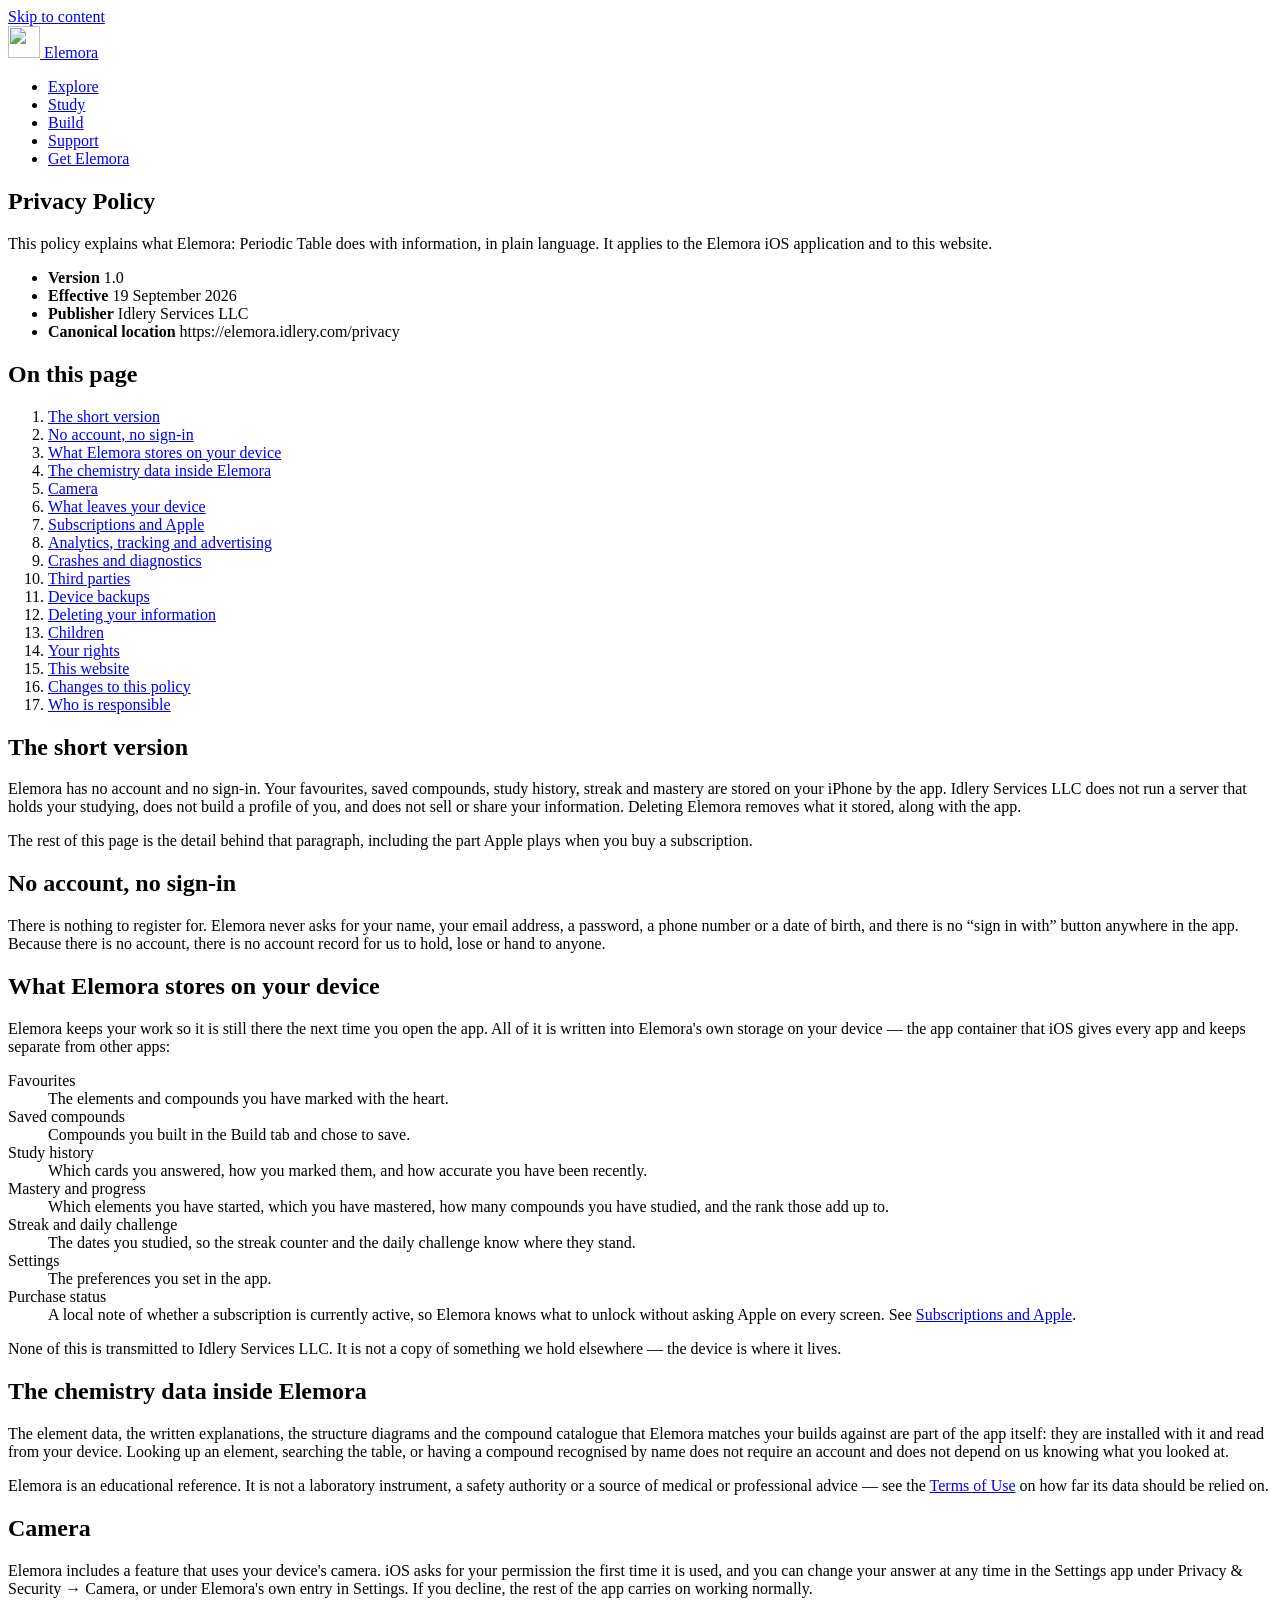
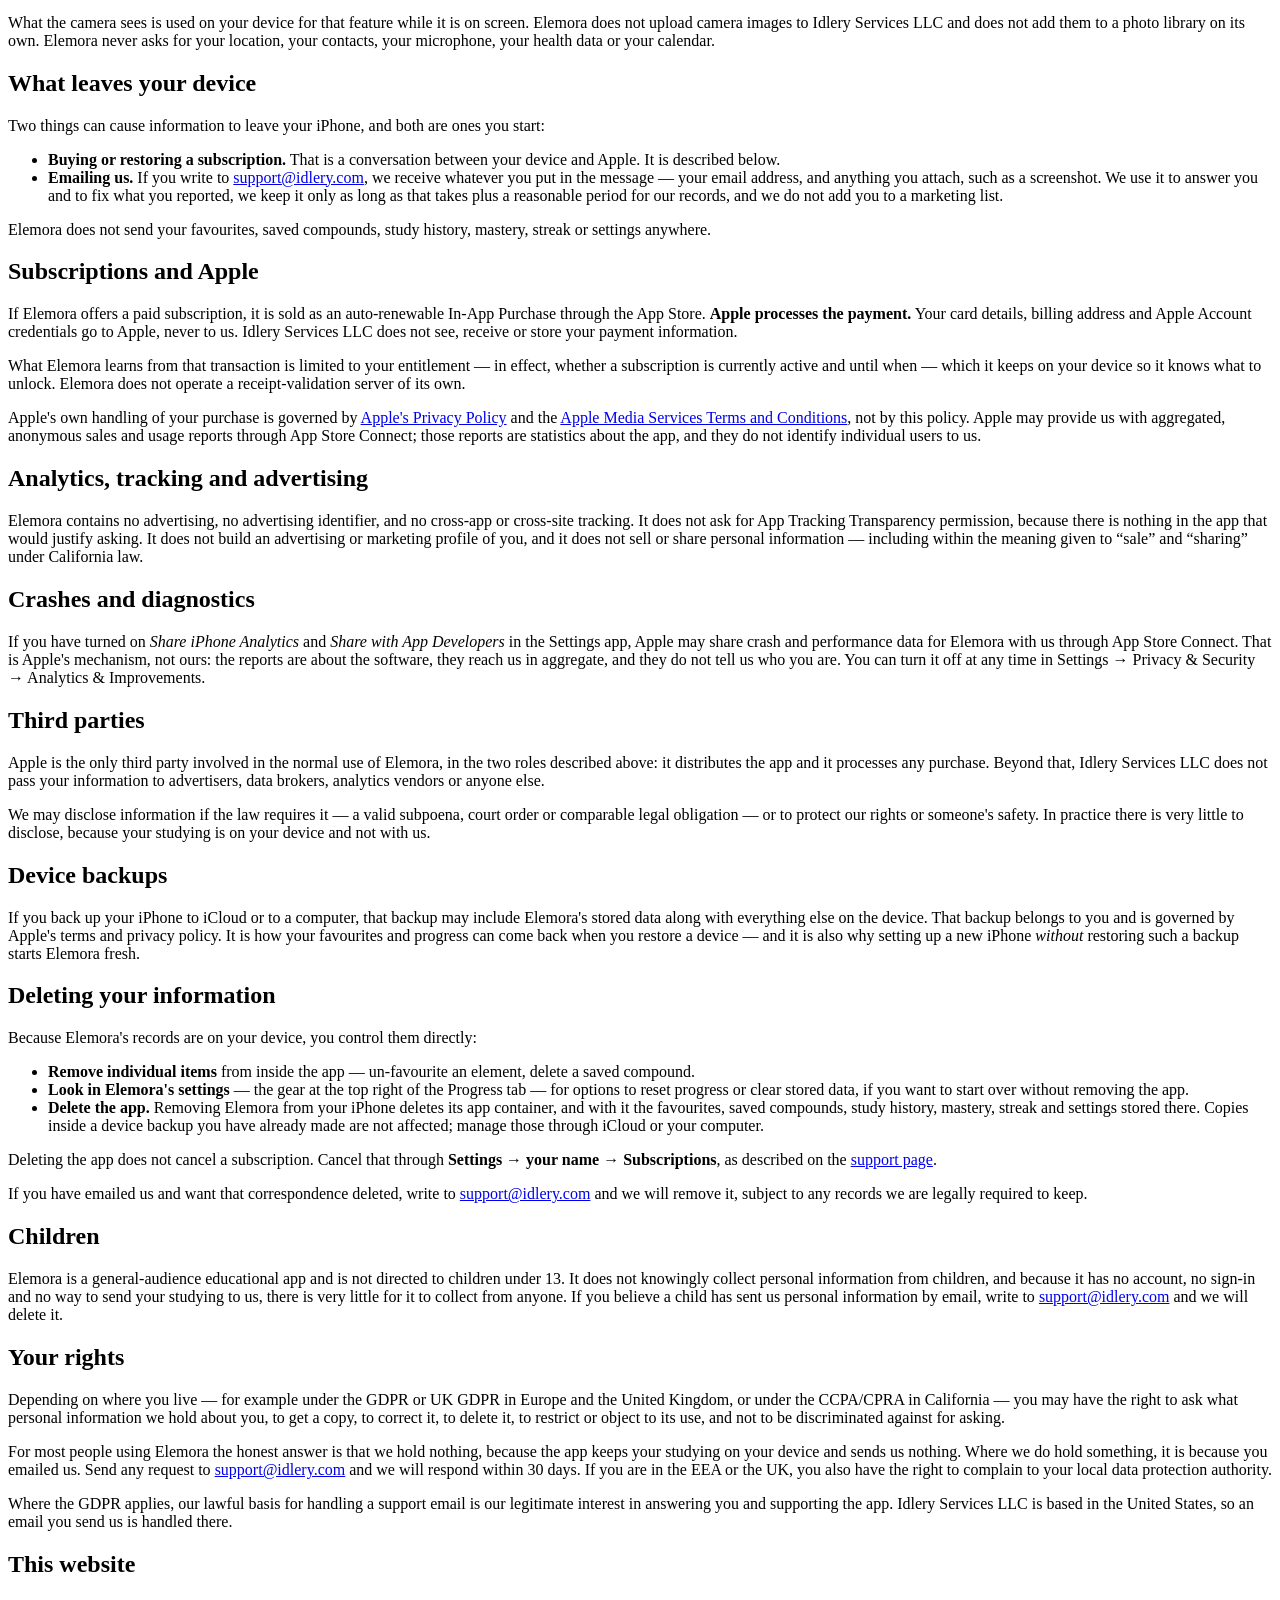
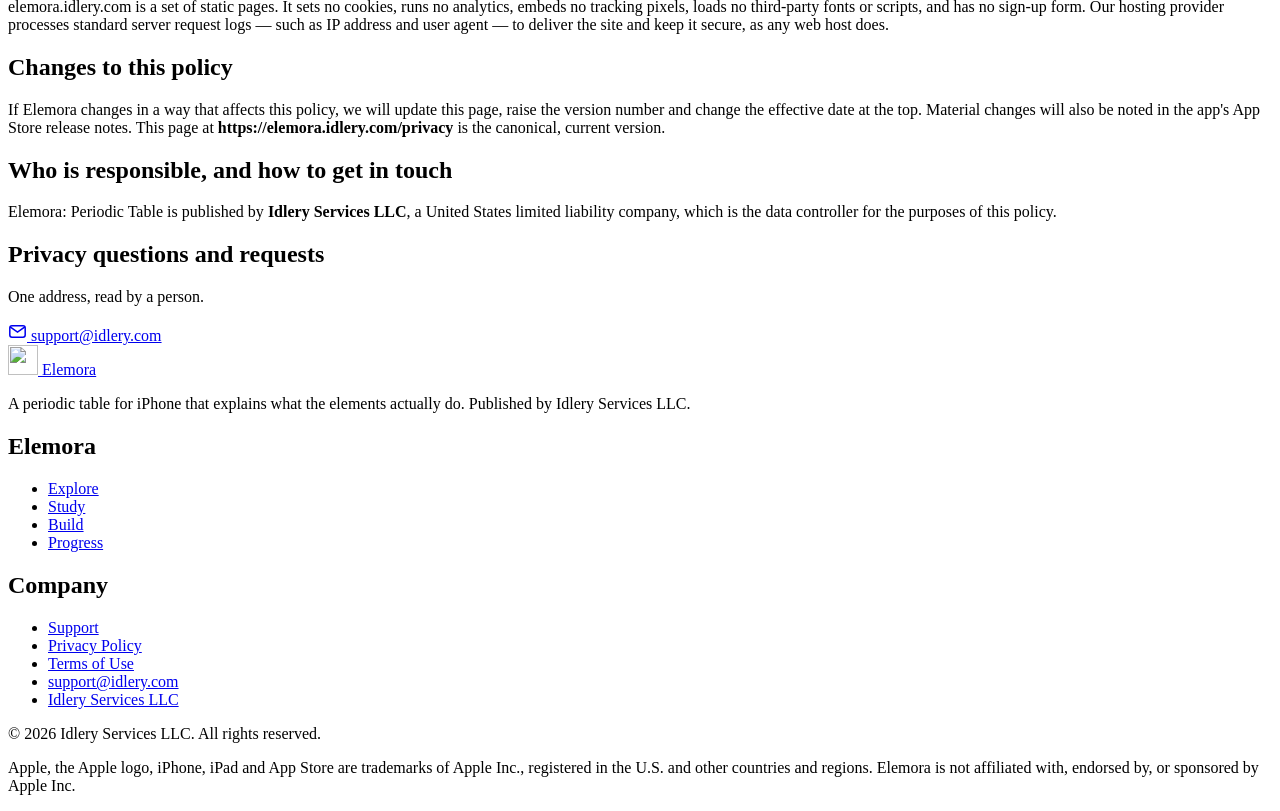
==== website/site/privacy/index.html @ eb5b7aec "Build the Elemora website for elemora.idlery.com Adds the complete, deployment-ready website for Ele" ====
<!DOCTYPE html>
<html lang="en">
<head>
<meta charset="utf-8">
<meta name="viewport" content="width=device-width, initial-scale=1">
<title>Elemora Privacy Policy — Idlery Services LLC</title>
<meta name="description" content="The privacy policy for Elemora: Periodic Table. No account, no sign-in, and your favourites, saved compounds and study progress stay on your device.">
<link rel="canonical" href="https://elemora.idlery.com/privacy/">
<meta name="theme-color" content="#f7f6f0" media="(prefers-color-scheme: light)">
<meta name="theme-color" content="#0e1516" media="(prefers-color-scheme: dark)">
<meta name="color-scheme" content="light dark">

<meta property="og:type" content="article">
<meta property="og:site_name" content="Elemora">
<meta property="og:title" content="Elemora Privacy Policy">
<meta property="og:description" content="No account, no sign-in. Your favourites, saved compounds and study progress stay on your device.">
<meta property="og:url" content="https://elemora.idlery.com/privacy/">
<meta property="og:image" content="https://elemora.idlery.com/assets/img/og-elemora.png">
<meta property="og:image:width" content="1200">
<meta property="og:image:height" content="630">
<meta property="og:image:alt" content="The Elemora app icon beside its periodic table screen.">
<meta name="twitter:card" content="summary_large_image">
<meta name="twitter:title" content="Elemora Privacy Policy">
<meta name="twitter:description" content="No account, no sign-in. Your studying stays on your device.">
<meta name="twitter:image" content="https://elemora.idlery.com/assets/img/og-elemora.png">

<link rel="icon" href="/favicon.ico" sizes="any">
<link rel="icon" href="/assets/img/favicon-32.png" type="image/png" sizes="32x32">
<link rel="apple-touch-icon" href="/assets/img/apple-touch-icon.png">
<link rel="stylesheet" href="/assets/css/site.css">
</head>
<body>
<a class="skip" href="#main">Skip to content</a>

<header class="site-header">
  <div class="wrap">
    <a class="brand" href="/" aria-label="Elemora, home">
      <img src="/assets/img/elemora-icon-64.png" width="32" height="32" alt="">
      <span>Elemora</span>
    </a>
    <nav class="site-nav" aria-label="Primary">
      <ul>
        <li><a href="/#explore">Explore</a></li>
        <li><a href="/#study">Study</a></li>
        <li><a href="/#build">Build</a></li>
        <li><a href="/support/">Support</a></li>
        <li><a class="nav-cta" href="/#get">Get Elemora</a></li>
      </ul>
    </nav>
  </div>
</header>

<main id="main">
  <section class="wrap doc-head">
    <h1>Privacy Policy</h1>
    <p class="lede">
      This policy explains what Elemora: Periodic Table does with information, in plain
      language. It applies to the Elemora iOS application and to this website.
    </p>
    <ul class="doc-meta">
      <li><strong>Version</strong> 1.0</li>
      <li><strong>Effective</strong> 19 September 2026</li>
      <li><strong>Publisher</strong> Idlery Services LLC</li>
      <li><strong>Canonical location</strong> https://elemora.idlery.com/privacy</li>
    </ul>

    <div class="toc" role="navigation" aria-labelledby="toc-h">
      <h2 id="toc-h">On this page</h2>
      <ol>
        <li><a href="#short">The short version</a></li>
        <li><a href="#no-account">No account, no sign-in</a></li>
        <li><a href="#on-device">What Elemora stores on your device</a></li>
        <li><a href="#chemistry">The chemistry data inside Elemora</a></li>
        <li><a href="#camera">Camera</a></li>
        <li><a href="#leaves">What leaves your device</a></li>
        <li><a href="#purchases">Subscriptions and Apple</a></li>
        <li><a href="#analytics">Analytics, tracking and advertising</a></li>
        <li><a href="#diagnostics">Crashes and diagnostics</a></li>
        <li><a href="#thirdparty">Third parties</a></li>
        <li><a href="#backups">Device backups</a></li>
        <li><a href="#deleting">Deleting your information</a></li>
        <li><a href="#children">Children</a></li>
        <li><a href="#rights">Your rights</a></li>
        <li><a href="#website">This website</a></li>
        <li><a href="#changes">Changes to this policy</a></li>
        <li><a href="#contact">Who is responsible</a></li>
      </ol>
    </div>
  </section>

  <section class="wrap prose">

    <h2 id="short">The short version</h2>
    <div class="callout">
      <p>
        Elemora has no account and no sign-in. Your favourites, saved compounds, study
        history, streak and mastery are stored on your iPhone by the app. Idlery Services
        LLC does not run a server that holds your studying, does not build a profile of
        you, and does not sell or share your information. Deleting Elemora removes what it
        stored, along with the app.
      </p>
    </div>
    <p>
      The rest of this page is the detail behind that paragraph, including the part Apple
      plays when you buy a subscription.
    </p>

    <h2 id="no-account">No account, no sign-in</h2>
    <p>
      There is nothing to register for. Elemora never asks for your name, your email
      address, a password, a phone number or a date of birth, and there is no “sign in
      with” button anywhere in the app. Because there is no account, there is no account
      record for us to hold, lose or hand to anyone.
    </p>

    <h2 id="on-device">What Elemora stores on your device</h2>
    <p>
      Elemora keeps your work so it is still there the next time you open the app. All of
      it is written into Elemora's own storage on your device — the app container that iOS
      gives every app and keeps separate from other apps:
    </p>
    <dl class="rows">
      <div>
        <dt>Favourites</dt>
        <dd>The elements and compounds you have marked with the heart.</dd>
      </div>
      <div>
        <dt>Saved compounds</dt>
        <dd>Compounds you built in the Build tab and chose to save.</dd>
      </div>
      <div>
        <dt>Study history</dt>
        <dd>Which cards you answered, how you marked them, and how accurate you have been
            recently.</dd>
      </div>
      <div>
        <dt>Mastery and progress</dt>
        <dd>Which elements you have started, which you have mastered, how many compounds you
            have studied, and the rank those add up to.</dd>
      </div>
      <div>
        <dt>Streak and daily challenge</dt>
        <dd>The dates you studied, so the streak counter and the daily challenge know where
            they stand.</dd>
      </div>
      <div>
        <dt>Settings</dt>
        <dd>The preferences you set in the app.</dd>
      </div>
      <div>
        <dt>Purchase status</dt>
        <dd>A local note of whether a subscription is currently active, so Elemora knows what
            to unlock without asking Apple on every screen. See
            <a href="#purchases">Subscriptions and Apple</a>.</dd>
      </div>
    </dl>
    <p>
      None of this is transmitted to Idlery Services LLC. It is not a copy of something we
      hold elsewhere — the device is where it lives.
    </p>

    <h2 id="chemistry">The chemistry data inside Elemora</h2>
    <p>
      The element data, the written explanations, the structure diagrams and the compound
      catalogue that Elemora matches your builds against are part of the app itself: they
      are installed with it and read from your device. Looking up an element, searching the
      table, or having a compound recognised by name does not require an account and does
      not depend on us knowing what you looked at.
    </p>
    <p>
      Elemora is an educational reference. It is not a laboratory instrument, a safety
      authority or a source of medical or professional advice — see the
      <a href="/terms/#accuracy">Terms of Use</a> on how far its data should be relied on.
    </p>

    <h2 id="camera">Camera</h2>
    <p>
      Elemora includes a feature that uses your device's camera. iOS asks for your
      permission the first time it is used, and you can change your answer at any time in
      the Settings app under Privacy &amp; Security → Camera, or under Elemora's own entry
      in Settings. If you decline, the rest of the app carries on working normally.
    </p>
    <p>
      What the camera sees is used on your device for that feature while it is on screen.
      Elemora does not upload camera images to Idlery Services LLC and does not add them to
      a photo library on its own. Elemora never asks for your location, your contacts, your
      microphone, your health data or your calendar.
    </p>

    <h2 id="leaves">What leaves your device</h2>
    <p>
      Two things can cause information to leave your iPhone, and both are ones you start:
    </p>
    <ul>
      <li>
        <strong>Buying or restoring a subscription.</strong> That is a conversation between
        your device and Apple. It is described below.
      </li>
      <li>
        <strong>Emailing us.</strong> If you write to
        <a href="mailto:support@idlery.com">support@idlery.com</a>, we receive whatever you
        put in the message — your email address, and anything you attach, such as a
        screenshot. We use it to answer you and to fix what you reported, we keep it only
        as long as that takes plus a reasonable period for our records, and we do not add
        you to a marketing list.
      </li>
    </ul>
    <p>
      Elemora does not send your favourites, saved compounds, study history, mastery,
      streak or settings anywhere.
    </p>

    <h2 id="purchases">Subscriptions and Apple</h2>
    <p>
      If Elemora offers a paid subscription, it is sold as an auto-renewable In-App Purchase
      through the App Store. <strong>Apple processes the payment.</strong> Your card
      details, billing address and Apple Account credentials go to Apple, never to us.
      Idlery Services LLC does not see, receive or store your payment information.
    </p>
    <p>
      What Elemora learns from that transaction is limited to your entitlement — in effect,
      whether a subscription is currently active and until when — which it keeps on your
      device so it knows what to unlock. Elemora does not operate a receipt-validation
      server of its own.
    </p>
    <p>
      Apple's own handling of your purchase is governed by
      <a href="https://www.apple.com/legal/privacy/">Apple's Privacy Policy</a> and the
      <a href="https://www.apple.com/legal/internet-services/itunes/">Apple Media Services
      Terms and Conditions</a>, not by this policy. Apple may provide us with aggregated,
      anonymous sales and usage reports through App Store Connect; those reports are
      statistics about the app, and they do not identify individual users to us.
    </p>

    <h2 id="analytics">Analytics, tracking and advertising</h2>
    <p>
      Elemora contains no advertising, no advertising identifier, and no cross-app or
      cross-site tracking. It does not ask for App Tracking Transparency permission,
      because there is nothing in the app that would justify asking. It does not build an
      advertising or marketing profile of you, and it does not sell or share personal
      information — including within the meaning given to “sale” and “sharing” under
      California law.
    </p>

    <h2 id="diagnostics">Crashes and diagnostics</h2>
    <p>
      If you have turned on <em>Share iPhone Analytics</em> and <em>Share with App
      Developers</em> in the Settings app, Apple may share crash and performance data for
      Elemora with us through App Store Connect. That is Apple's mechanism, not ours: the
      reports are about the software, they reach us in aggregate, and they do not tell us
      who you are. You can turn it off at any time in Settings → Privacy &amp; Security →
      Analytics &amp; Improvements.
    </p>

    <h2 id="thirdparty">Third parties</h2>
    <p>
      Apple is the only third party involved in the normal use of Elemora, in the two roles
      described above: it distributes the app and it processes any purchase. Beyond that,
      Idlery Services LLC does not pass your information to advertisers, data brokers,
      analytics vendors or anyone else.
    </p>
    <p>
      We may disclose information if the law requires it — a valid subpoena, court order or
      comparable legal obligation — or to protect our rights or someone's safety. In
      practice there is very little to disclose, because your studying is on your device
      and not with us.
    </p>

    <h2 id="backups">Device backups</h2>
    <p>
      If you back up your iPhone to iCloud or to a computer, that backup may include
      Elemora's stored data along with everything else on the device. That backup belongs
      to you and is governed by Apple's terms and privacy policy. It is how your favourites
      and progress can come back when you restore a device — and it is also why setting up a
      new iPhone <em>without</em> restoring such a backup starts Elemora fresh.
    </p>

    <h2 id="deleting">Deleting your information</h2>
    <p>
      Because Elemora's records are on your device, you control them directly:
    </p>
    <ul>
      <li>
        <strong>Remove individual items</strong> from inside the app — un-favourite an
        element, delete a saved compound.
      </li>
      <li>
        <strong>Look in Elemora's settings</strong> — the gear at the top right of the
        Progress tab — for options to reset progress or clear stored data, if you want to
        start over without removing the app.
      </li>
      <li>
        <strong>Delete the app.</strong> Removing Elemora from your iPhone deletes its app
        container, and with it the favourites, saved compounds, study history, mastery,
        streak and settings stored there. Copies inside a device backup you have already
        made are not affected; manage those through iCloud or your computer.
      </li>
    </ul>
    <p>
      Deleting the app does not cancel a subscription. Cancel that through
      <strong>Settings → your name → Subscriptions</strong>, as described on the
      <a href="/support/#subscriptions">support page</a>.
    </p>
    <p>
      If you have emailed us and want that correspondence deleted, write to
      <a href="mailto:support@idlery.com?subject=Elemora%20privacy%20request">support@idlery.com</a>
      and we will remove it, subject to any records we are legally required to keep.
    </p>

    <h2 id="children">Children</h2>
    <p>
      Elemora is a general-audience educational app and is not directed to children under
      13. It does not knowingly collect personal information from children, and because it
      has no account, no sign-in and no way to send your studying to us, there is very
      little for it to collect from anyone. If you believe a child has sent us personal
      information by email, write to
      <a href="mailto:support@idlery.com">support@idlery.com</a> and we will delete it.
    </p>

    <h2 id="rights">Your rights</h2>
    <p>
      Depending on where you live — for example under the GDPR or UK GDPR in Europe and the
      United Kingdom, or under the CCPA/CPRA in California — you may have the right to ask
      what personal information we hold about you, to get a copy, to correct it, to delete
      it, to restrict or object to its use, and not to be discriminated against for asking.
    </p>
    <p>
      For most people using Elemora the honest answer is that we hold nothing, because the
      app keeps your studying on your device and sends us nothing. Where we do hold
      something, it is because you emailed us. Send any request to
      <a href="mailto:support@idlery.com?subject=Elemora%20privacy%20request">support@idlery.com</a>
      and we will respond within 30 days. If you are in the EEA or the UK, you also have
      the right to complain to your local data protection authority.
    </p>
    <p>
      Where the GDPR applies, our lawful basis for handling a support email is our
      legitimate interest in answering you and supporting the app. Idlery Services LLC is
      based in the United States, so an email you send us is handled there.
    </p>

    <h2 id="website">This website</h2>
    <p>
      elemora.idlery.com is a set of static pages. It sets no cookies, runs no analytics,
      embeds no tracking pixels, loads no third-party fonts or scripts, and has no sign-up
      form. Our hosting provider processes standard server request logs — such as IP address
      and user agent — to deliver the site and keep it secure, as any web host does.
    </p>

    <h2 id="changes">Changes to this policy</h2>
    <p>
      If Elemora changes in a way that affects this policy, we will update this page, raise
      the version number and change the effective date at the top. Material changes will
      also be noted in the app's App Store release notes. This page at
      <strong>https://elemora.idlery.com/privacy</strong> is the canonical, current version.
    </p>

    <h2 id="contact">Who is responsible, and how to get in touch</h2>
    <p>
      Elemora: Periodic Table is published by <strong>Idlery Services LLC</strong>, a United
      States limited liability company, which is the data controller for the purposes of
      this policy.
    </p>
    <div class="contact-card">
      <h2>Privacy questions and requests</h2>
      <p>One address, read by a person.</p>
      <a class="contact-email" href="mailto:support@idlery.com?subject=Elemora%20privacy%20request">
        <svg width="19" height="19" viewBox="0 0 20 20" fill="none" aria-hidden="true">
          <rect x="1.9" y="4" width="16.2" height="12" rx="2.3" stroke="currentColor" stroke-width="1.6"/>
          <path d="m2.6 5.4 7.4 5.3 7.4-5.3" stroke="currentColor" stroke-width="1.6" stroke-linecap="round"/>
        </svg>
        support@idlery.com
      </a>
    </div>

  </section>
</main>

<footer class="site-footer">
  <div class="wrap">
    <div class="footer-grid">
      <div>
        <a class="footer-brand" href="/">
          <img src="/assets/img/elemora-icon-64.png" width="30" height="30" alt="">
          <span>Elemora</span>
        </a>
        <p class="footer-blurb">
          A periodic table for iPhone that explains what the elements actually do.
          Published by Idlery Services LLC.
        </p>
      </div>
      <div>
        <h2>Elemora</h2>
        <ul>
          <li><a href="/#explore">Explore</a></li>
          <li><a href="/#study">Study</a></li>
          <li><a href="/#build">Build</a></li>
          <li><a href="/#progress">Progress</a></li>
        </ul>
      </div>
      <div>
        <h2>Company</h2>
        <ul>
          <li><a href="/support/">Support</a></li>
          <li><a href="/privacy/">Privacy Policy</a></li>
          <li><a href="/terms/">Terms of Use</a></li>
          <li><a href="mailto:support@idlery.com">support@idlery.com</a></li>
          <li><a href="https://idlery.com">Idlery Services LLC</a></li>
        </ul>
      </div>
    </div>

    <div class="legal">
      <p>&copy; 2026 Idlery Services LLC. All rights reserved.</p>
      <p>
        Apple, the Apple logo, iPhone, iPad and App Store are trademarks of Apple Inc.,
        registered in the U.S. and other countries and regions. Elemora is not affiliated
        with, endorsed by, or sponsored by Apple Inc.
      </p>
    </div>
  </div>
</footer>

</body>
</html>
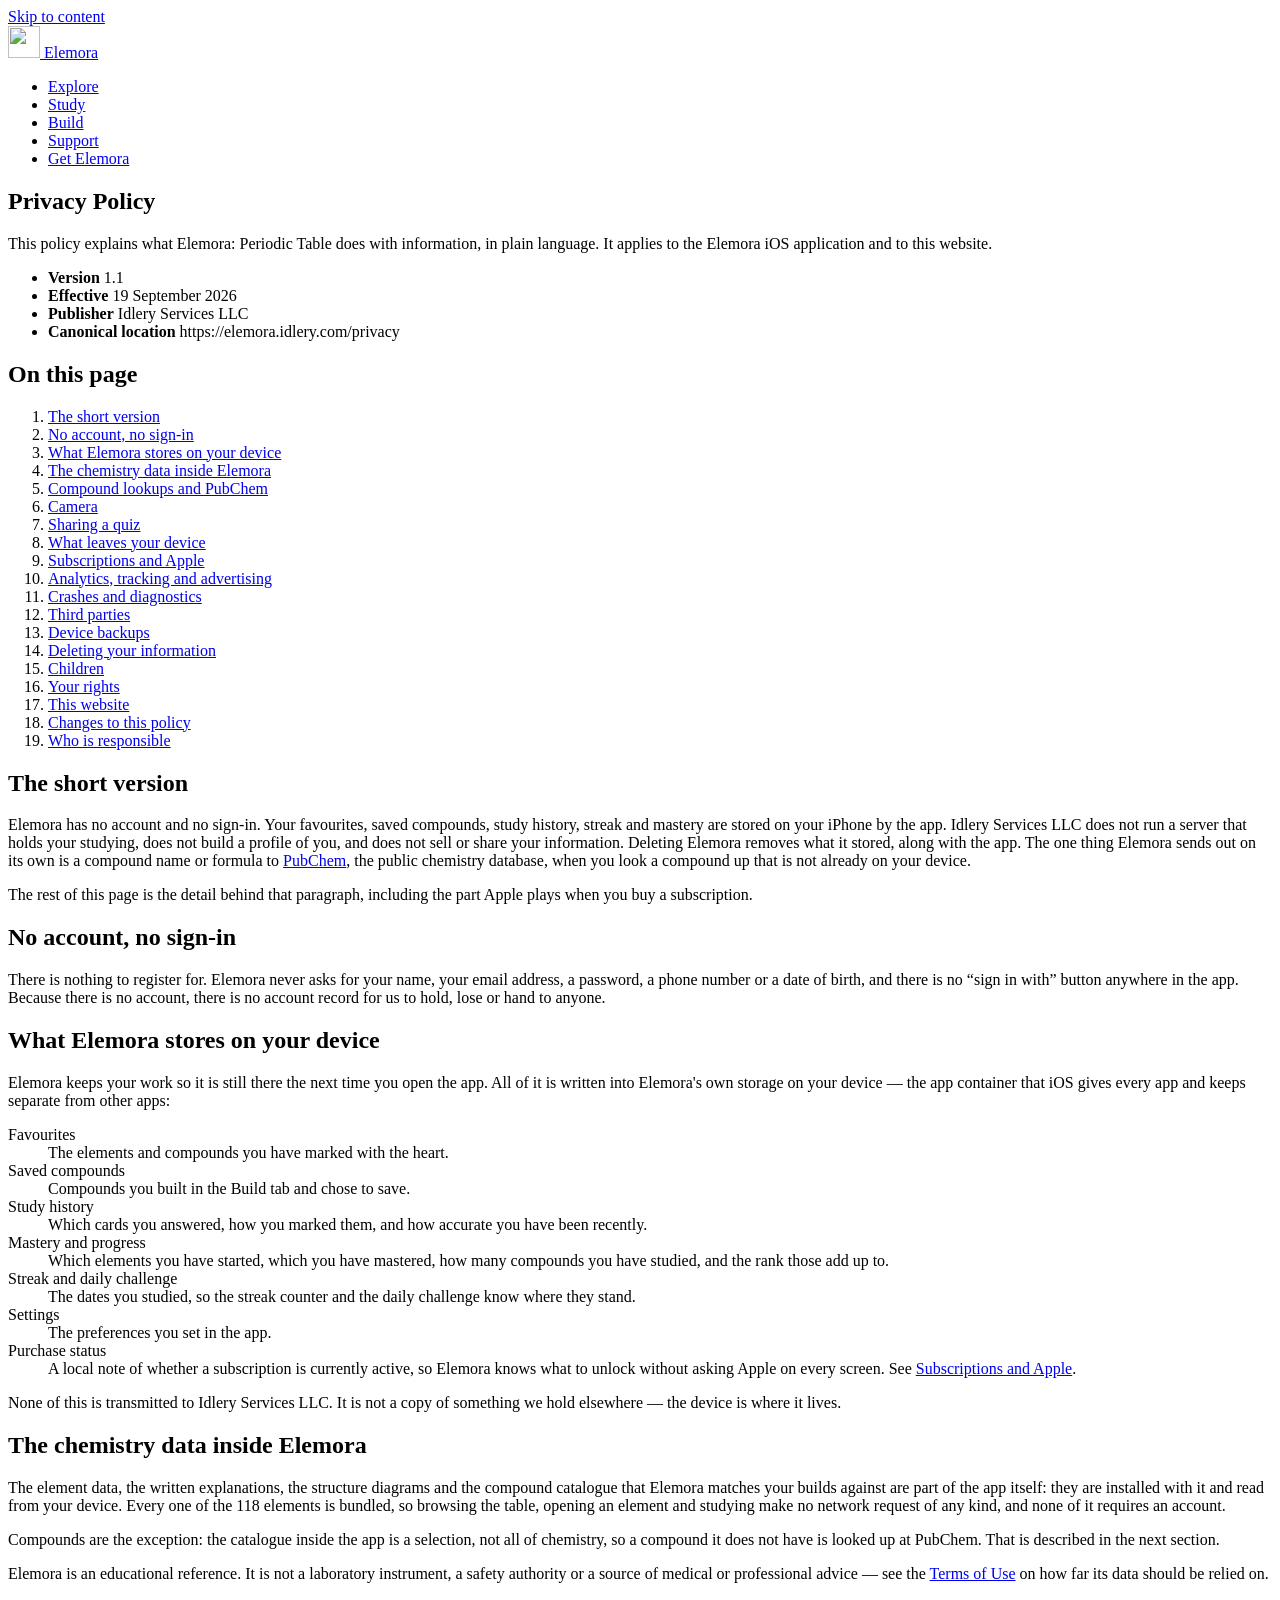
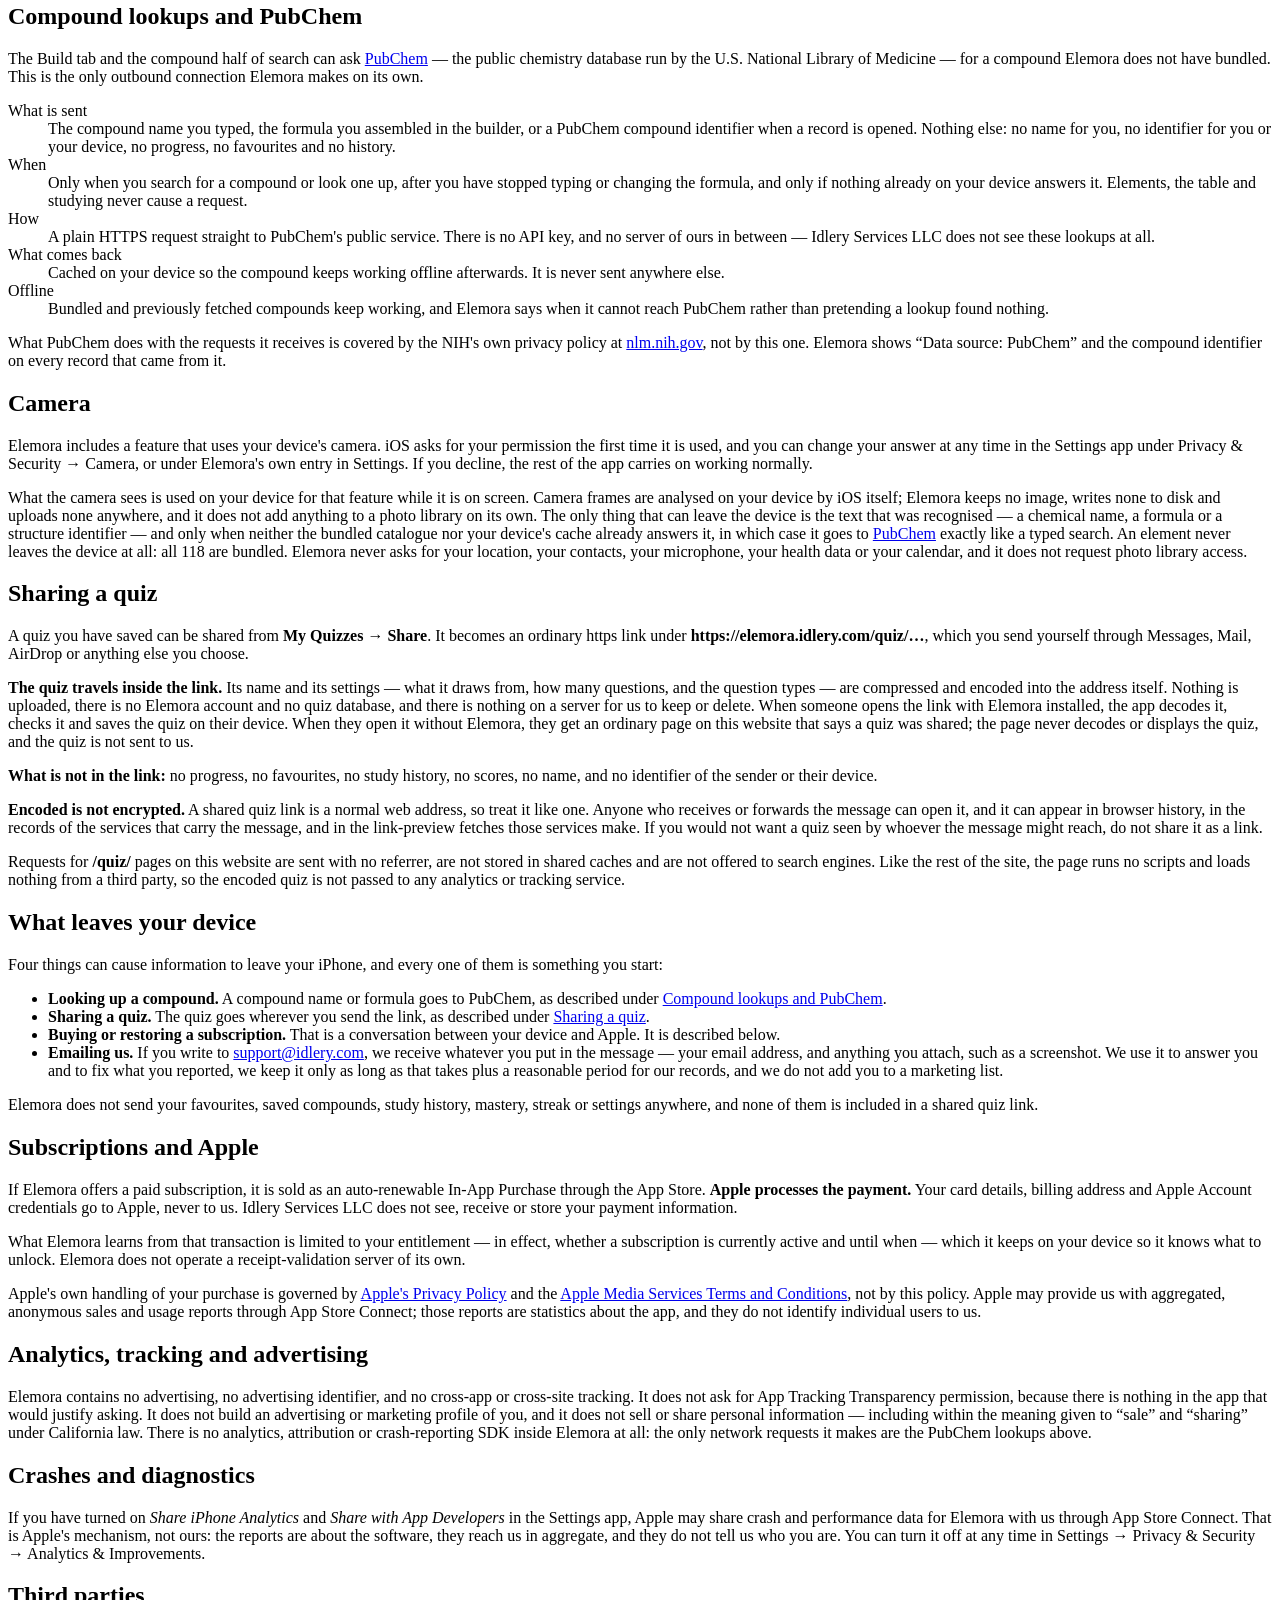
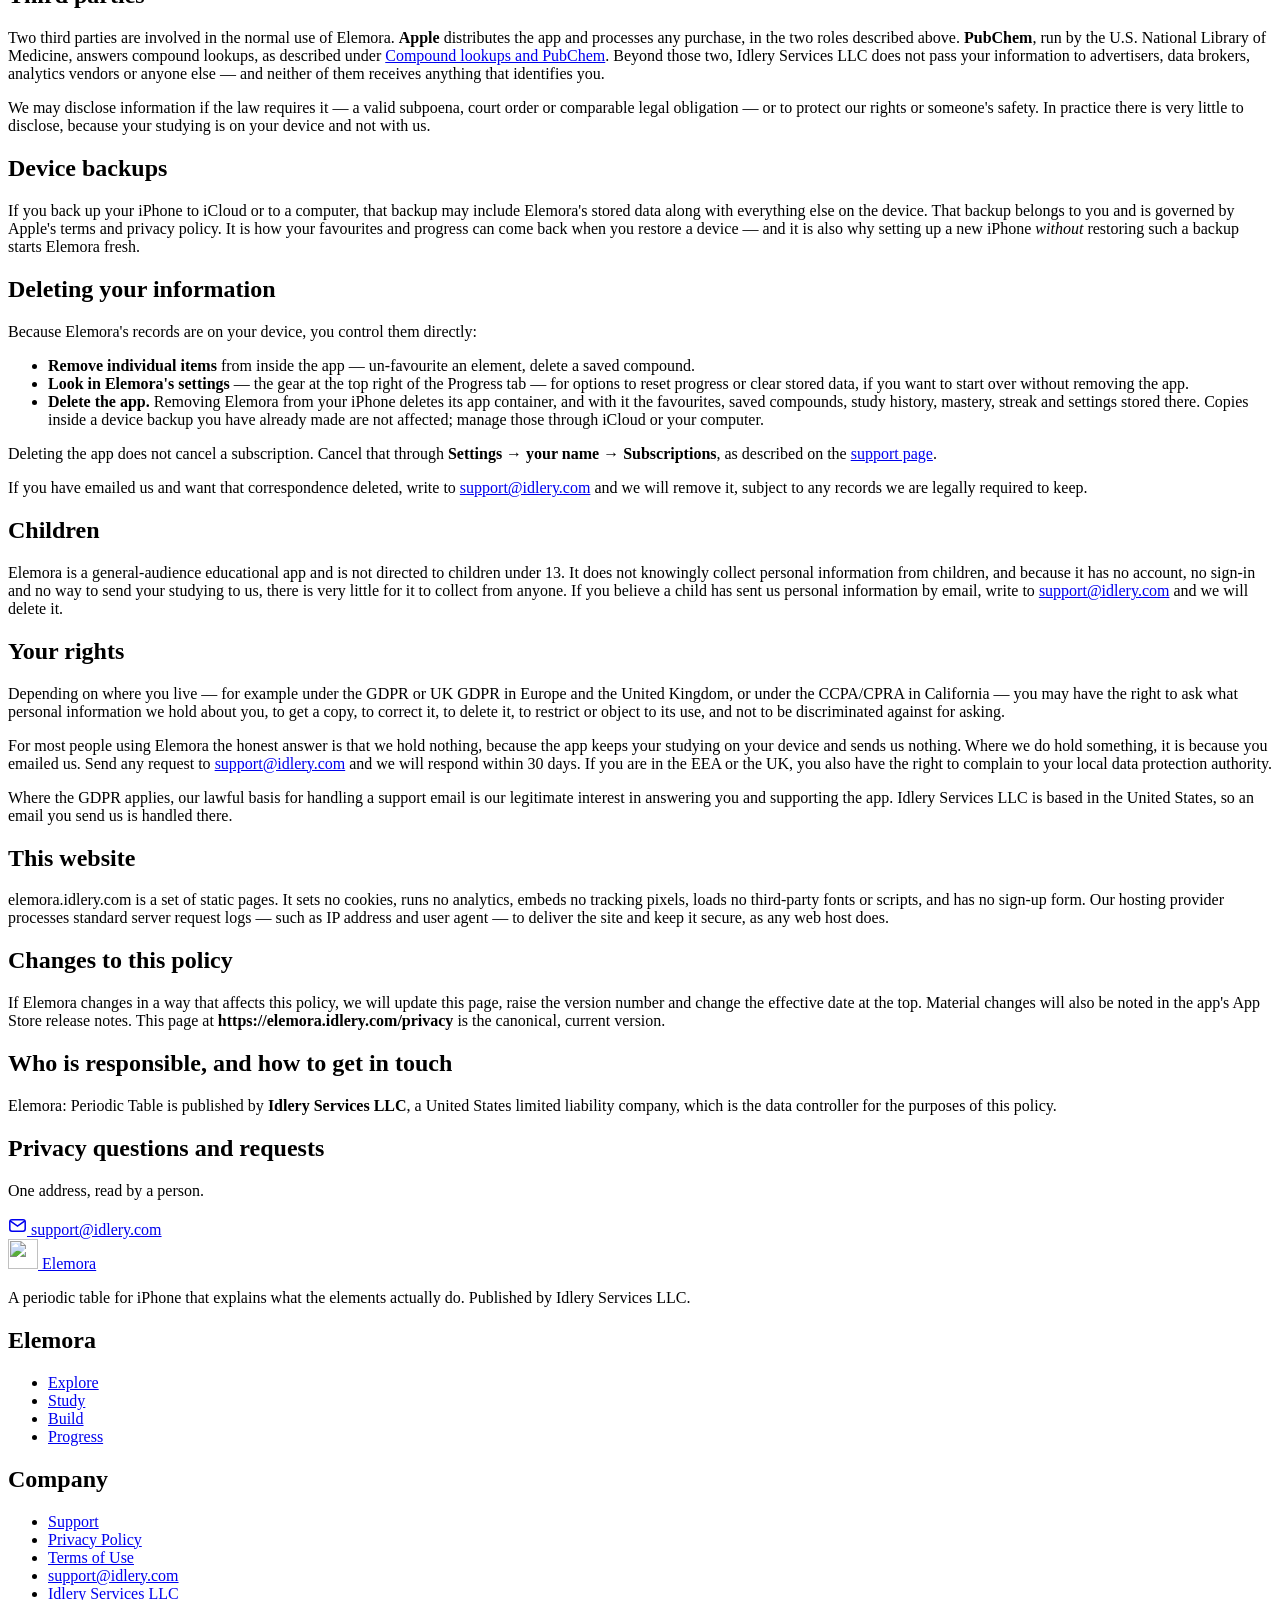
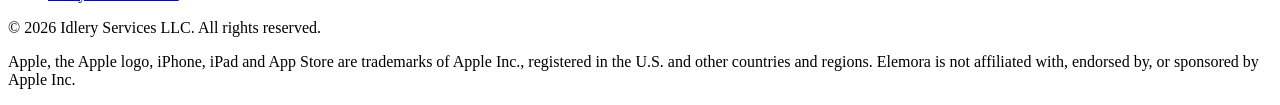
==== commit dda8c564: "Serve the shared quiz from the Elemora website The app has shipped quiz sharing since Build 7: My Qu" ====
--- a/website/site/privacy/index.html
+++ b/website/site/privacy/index.html
@@ -58,7 +58,7 @@
       language. It applies to the Elemora iOS application and to this website.
     </p>
     <ul class="doc-meta">
-      <li><strong>Version</strong> 1.0</li>
+      <li><strong>Version</strong> 1.1</li>
       <li><strong>Effective</strong> 19 September 2026</li>
       <li><strong>Publisher</strong> Idlery Services LLC</li>
       <li><strong>Canonical location</strong> https://elemora.idlery.com/privacy</li>
@@ -71,7 +71,9 @@
         <li><a href="#no-account">No account, no sign-in</a></li>
         <li><a href="#on-device">What Elemora stores on your device</a></li>
         <li><a href="#chemistry">The chemistry data inside Elemora</a></li>
+        <li><a href="#pubchem">Compound lookups and PubChem</a></li>
         <li><a href="#camera">Camera</a></li>
+        <li><a href="#sharing">Sharing a quiz</a></li>
         <li><a href="#leaves">What leaves your device</a></li>
         <li><a href="#purchases">Subscriptions and Apple</a></li>
         <li><a href="#analytics">Analytics, tracking and advertising</a></li>
@@ -97,7 +99,9 @@
         history, streak and mastery are stored on your iPhone by the app. Idlery Services
         LLC does not run a server that holds your studying, does not build a profile of
         you, and does not sell or share your information. Deleting Elemora removes what it
-        stored, along with the app.
+        stored, along with the app. The one thing Elemora sends out on its own is a
+        compound name or formula to <a href="#pubchem">PubChem</a>, the public chemistry
+        database, when you look a compound up that is not already on your device.
       </p>
     </div>
     <p>
@@ -163,14 +167,65 @@
     <p>
       The element data, the written explanations, the structure diagrams and the compound
       catalogue that Elemora matches your builds against are part of the app itself: they
-      are installed with it and read from your device. Looking up an element, searching the
-      table, or having a compound recognised by name does not require an account and does
-      not depend on us knowing what you looked at.
+      are installed with it and read from your device. Every one of the 118 elements is
+      bundled, so browsing the table, opening an element and studying make no network
+      request of any kind, and none of it requires an account.
+    </p>
+    <p>
+      Compounds are the exception: the catalogue inside the app is a selection, not all of
+      chemistry, so a compound it does not have is looked up at PubChem. That is described
+      in the next section.
     </p>
     <p>
       Elemora is an educational reference. It is not a laboratory instrument, a safety
       authority or a source of medical or professional advice — see the
       <a href="/terms/#accuracy">Terms of Use</a> on how far its data should be relied on.
+    </p>
+
+    <h2 id="pubchem">Compound lookups and PubChem</h2>
+    <p>
+      The Build tab and the compound half of search can ask
+      <a href="https://pubchem.ncbi.nlm.nih.gov" rel="noopener">PubChem</a> — the public
+      chemistry database run by the U.S. National Library of Medicine — for a compound
+      Elemora does not have bundled. This is the only outbound connection Elemora makes on
+      its own.
+    </p>
+    <dl class="rows">
+      <div>
+        <dt>What is sent</dt>
+        <dd>The compound name you typed, the formula you assembled in the builder, or a
+            PubChem compound identifier when a record is opened. Nothing else: no name for
+            you, no identifier for you or your device, no progress, no favourites and no
+            history.</dd>
+      </div>
+      <div>
+        <dt>When</dt>
+        <dd>Only when you search for a compound or look one up, after you have stopped
+            typing or changing the formula, and only if nothing already on your device
+            answers it. Elements, the table and studying never cause a request.</dd>
+      </div>
+      <div>
+        <dt>How</dt>
+        <dd>A plain HTTPS request straight to PubChem's public service. There is no API
+            key, and no server of ours in between — Idlery Services LLC does not see these
+            lookups at all.</dd>
+      </div>
+      <div>
+        <dt>What comes back</dt>
+        <dd>Cached on your device so the compound keeps working offline afterwards. It is
+            never sent anywhere else.</dd>
+      </div>
+      <div>
+        <dt>Offline</dt>
+        <dd>Bundled and previously fetched compounds keep working, and Elemora says when it
+            cannot reach PubChem rather than pretending a lookup found nothing.</dd>
+      </div>
+    </dl>
+    <p>
+      What PubChem does with the requests it receives is covered by the NIH's own privacy
+      policy at <a href="https://www.nlm.nih.gov/web_policies.html" rel="noopener">nlm.nih.gov</a>,
+      not by this one. Elemora shows “Data source: PubChem” and the compound identifier on
+      every record that came from it.
     </p>
 
     <h2 id="camera">Camera</h2>
@@ -182,16 +237,68 @@
     </p>
     <p>
       What the camera sees is used on your device for that feature while it is on screen.
-      Elemora does not upload camera images to Idlery Services LLC and does not add them to
-      a photo library on its own. Elemora never asks for your location, your contacts, your
-      microphone, your health data or your calendar.
+      Camera frames are analysed on your device by iOS itself; Elemora keeps no image,
+      writes none to disk and uploads none anywhere, and it does not add anything to a
+      photo library on its own. The only thing that can leave the device is the text that
+      was recognised — a chemical name, a formula or a structure identifier — and only when
+      neither the bundled catalogue nor your device's cache already answers it, in which
+      case it goes to <a href="#pubchem">PubChem</a> exactly like a typed search. An element
+      never leaves the device at all: all 118 are bundled. Elemora never asks for your
+      location, your contacts, your microphone, your health data or your calendar, and it
+      does not request photo library access.
+    </p>
+
+    <h2 id="sharing">Sharing a quiz</h2>
+    <p>
+      A quiz you have saved can be shared from <strong>My Quizzes → Share</strong>. It
+      becomes an ordinary https link under
+      <strong>https://elemora.idlery.com/quiz/…</strong>, which you send yourself through
+      Messages, Mail, AirDrop or anything else you choose.
+    </p>
+    <p>
+      <strong>The quiz travels inside the link.</strong> Its name and its settings — what it
+      draws from, how many questions, and the question types — are compressed and encoded
+      into the address itself. Nothing is uploaded, there is no Elemora account and no quiz
+      database, and there is nothing on a server for us to keep or delete. When someone
+      opens the link with Elemora installed, the app decodes it, checks it and saves the
+      quiz on their device. When they open it without Elemora, they get an ordinary page on
+      this website that says a quiz was shared; the page never decodes or displays the
+      quiz, and the quiz is not sent to us.
+    </p>
+    <p>
+      <strong>What is not in the link:</strong> no progress, no favourites, no study
+      history, no scores, no name, and no identifier of the sender or their device.
+    </p>
+    <div class="callout amber">
+      <p>
+        <strong>Encoded is not encrypted.</strong> A shared quiz link is a normal web
+        address, so treat it like one. Anyone who receives or forwards the message can open
+        it, and it can appear in browser history, in the records of the services that carry
+        the message, and in the link-preview fetches those services make. If you would not
+        want a quiz seen by whoever the message might reach, do not share it as a link.
+      </p>
+    </div>
+    <p>
+      Requests for <strong>/quiz/</strong> pages on this website are sent with no referrer,
+      are not stored in shared caches and are not offered to search engines. Like the rest
+      of the site, the page runs no scripts and loads nothing from a third party, so the
+      encoded quiz is not passed to any analytics or tracking service.
     </p>
 
     <h2 id="leaves">What leaves your device</h2>
     <p>
-      Two things can cause information to leave your iPhone, and both are ones you start:
+      Four things can cause information to leave your iPhone, and every one of them is
+      something you start:
     </p>
     <ul>
+      <li>
+        <strong>Looking up a compound.</strong> A compound name or formula goes to PubChem,
+        as described under <a href="#pubchem">Compound lookups and PubChem</a>.
+      </li>
+      <li>
+        <strong>Sharing a quiz.</strong> The quiz goes wherever you send the link, as
+        described under <a href="#sharing">Sharing a quiz</a>.
+      </li>
       <li>
         <strong>Buying or restoring a subscription.</strong> That is a conversation between
         your device and Apple. It is described below.
@@ -207,7 +314,7 @@
     </ul>
     <p>
       Elemora does not send your favourites, saved compounds, study history, mastery,
-      streak or settings anywhere.
+      streak or settings anywhere, and none of them is included in a shared quiz link.
     </p>
 
     <h2 id="purchases">Subscriptions and Apple</h2>
@@ -239,7 +346,8 @@
       because there is nothing in the app that would justify asking. It does not build an
       advertising or marketing profile of you, and it does not sell or share personal
       information — including within the meaning given to “sale” and “sharing” under
-      California law.
+      California law. There is no analytics, attribution or crash-reporting SDK inside
+      Elemora at all: the only network requests it makes are the PubChem lookups above.
     </p>
 
     <h2 id="diagnostics">Crashes and diagnostics</h2>
@@ -254,10 +362,13 @@
 
     <h2 id="thirdparty">Third parties</h2>
     <p>
-      Apple is the only third party involved in the normal use of Elemora, in the two roles
-      described above: it distributes the app and it processes any purchase. Beyond that,
-      Idlery Services LLC does not pass your information to advertisers, data brokers,
-      analytics vendors or anyone else.
+      Two third parties are involved in the normal use of Elemora. <strong>Apple</strong>
+      distributes the app and processes any purchase, in the two roles described above.
+      <strong>PubChem</strong>, run by the U.S. National Library of Medicine, answers
+      compound lookups, as described under
+      <a href="#pubchem">Compound lookups and PubChem</a>. Beyond those two, Idlery Services
+      LLC does not pass your information to advertisers, data brokers, analytics vendors or
+      anyone else — and neither of them receives anything that identifies you.
     </p>
     <p>
       We may disclose information if the law requires it — a valid subpoena, court order or
